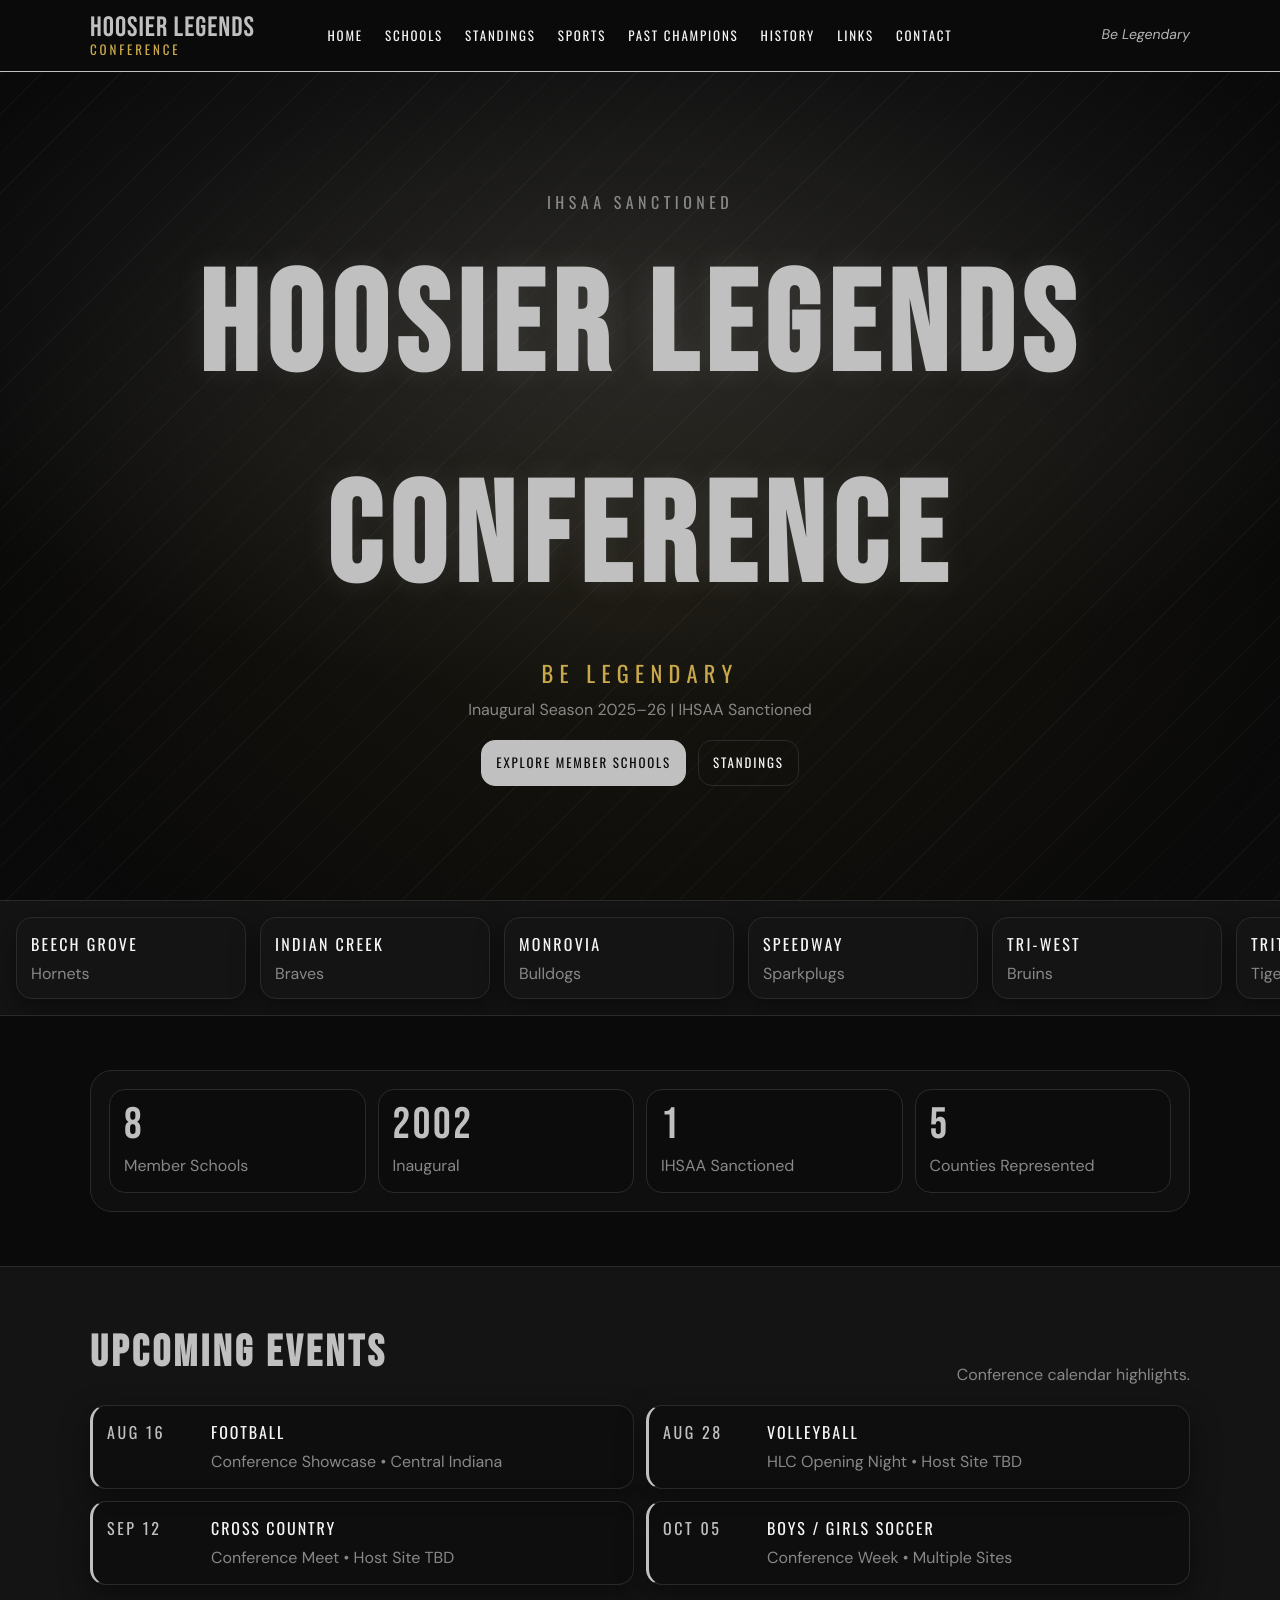
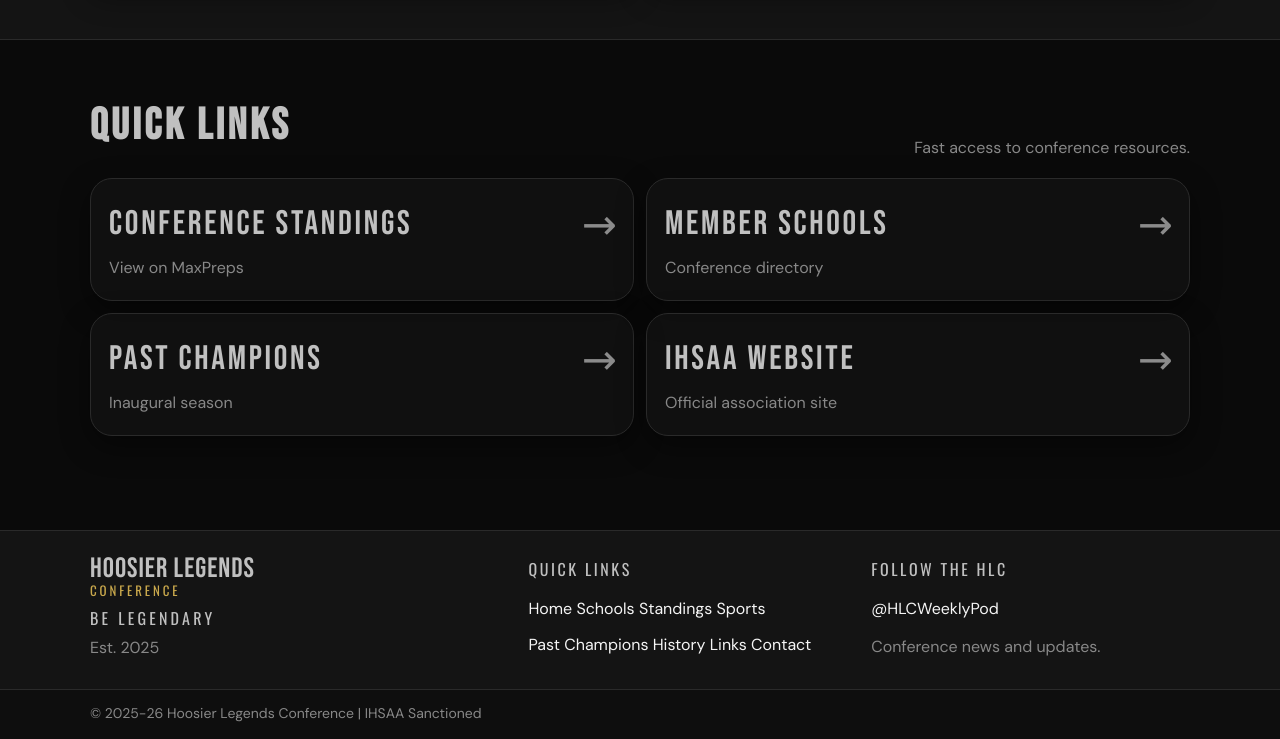
==== index.html @ 06c32419 "Replace uploaded zip with website source Made-with: Cursor" ====
<!doctype html>
<html lang="en">
  <head>
    <meta charset="utf-8" />
    <meta name="viewport" content="width=device-width, initial-scale=1" />
    <meta name="description" content="Hoosier Legends Conference (HLC) — an IHSAA-sanctioned high school athletic conference in Indiana. Inaugural Season 2025–26." />
    <title>Hoosier Legends Conference | Home</title>
    <link rel="preconnect" href="https://fonts.googleapis.com" />
    <link rel="preconnect" href="https://fonts.gstatic.com" crossorigin />
    <link rel="stylesheet" href="./css/style.css" />
  </head>
  <body>
    <a class="skip-link" href="#main">Skip to content</a>

    <header class="site-header" data-site-header>
      <nav class="nav" aria-label="Primary">
        <div class="nav__inner">
          <a class="brand" href="./index.html" aria-label="Hoosier Legends Conference home">
            <span class="brand__top">HOOSIER LEGENDS</span>
            <span class="brand__bottom">CONFERENCE</span>
          </a>

          <button class="nav__toggle" type="button" aria-label="Open menu" aria-controls="mobile-menu" aria-expanded="false" data-nav-toggle>
            <span class="nav__toggle-lines" aria-hidden="true"></span>
          </button>

          <div class="nav__links" data-desktop-nav>
            <a class="nav__link" href="./index.html">Home</a>
            <a class="nav__link" href="./schools.html">Schools</a>
            <a class="nav__link" href="./standings.html">Standings</a>
            <a class="nav__link" href="./sports.html">Sports</a>
            <a class="nav__link" href="./champions.html">Past Champions</a>
            <a class="nav__link" href="./history.html">History</a>
            <a class="nav__link" href="./links.html">Links</a>
            <a class="nav__link" href="./contact.html">Contact</a>
          </div>

          <div class="nav__tagline" aria-hidden="true">Be Legendary</div>
        </div>
      </nav>

      <div class="mobile-menu" id="mobile-menu" data-mobile-menu aria-hidden="true">
        <div class="mobile-menu__panel" role="dialog" aria-modal="true" aria-label="Menu">
          <div class="mobile-menu__header">
            <div class="mobile-menu__title">MENU</div>
            <button class="mobile-menu__close" type="button" aria-label="Close menu" data-nav-close>Close</button>
          </div>
          <div class="mobile-menu__links">
            <a class="mobile-menu__link" href="./index.html">Home</a>
            <a class="mobile-menu__link" href="./schools.html">Schools</a>
            <a class="mobile-menu__link" href="./standings.html">Standings</a>
            <a class="mobile-menu__link" href="./sports.html">Sports</a>
            <a class="mobile-menu__link" href="./champions.html">Past Champions</a>
            <a class="mobile-menu__link" href="./history.html">History</a>
            <a class="mobile-menu__link" href="./links.html">Links</a>
            <a class="mobile-menu__link" href="./contact.html">Contact</a>
          </div>
          <div class="mobile-menu__footer">
            <div class="mobile-menu__motto">Be Legendary</div>
            <div class="mobile-menu__sub">IHSAA Sanctioned • Inaugural 2025–26</div>
          </div>
        </div>
        <button class="mobile-menu__backdrop" type="button" aria-label="Close menu" data-nav-backdrop></button>
      </div>
    </header>

    <main id="main">
      <section class="hero" aria-label="Hoosier Legends Conference">
        <div class="container hero__inner">
          <p class="hero__kicker animate-in" style="--delay: 80ms">IHSAA Sanctioned</p>
          <h1 class="hero__title animate-in" style="--delay: 160ms">HOOSIER LEGENDS CONFERENCE</h1>
          <p class="hero__motto animate-in" style="--delay: 260ms">Be Legendary</p>
          <p class="hero__meta animate-in" style="--delay: 340ms">Inaugural Season 2025–26 | IHSAA Sanctioned</p>
          <div class="hero__actions animate-in" style="--delay: 420ms">
            <a class="btn btn--primary" href="./schools.html">Explore Member Schools</a>
            <a class="btn btn--ghost" href="./standings.html">Standings</a>
          </div>
        </div>
      </section>

      <section class="logo-strip" aria-label="Member Schools quick links">
        <div class="logo-strip__surface">
          <div class="logo-strip__track" data-marquee>
            <a class="badge-card" href="./schools.html#beech-grove">
              <div class="badge-card__school">Beech Grove</div>
              <div class="badge-card__mascot">Hornets</div>
            </a>
            <a class="badge-card" href="./schools.html#indian-creek">
              <div class="badge-card__school">Indian Creek</div>
              <div class="badge-card__mascot">Braves</div>
            </a>
            <a class="badge-card" href="./schools.html#monrovia">
              <div class="badge-card__school">Monrovia</div>
              <div class="badge-card__mascot">Bulldogs</div>
            </a>
            <a class="badge-card" href="./schools.html#speedway">
              <div class="badge-card__school">Speedway</div>
              <div class="badge-card__mascot">Sparkplugs</div>
            </a>
            <a class="badge-card" href="./schools.html#tri-west">
              <div class="badge-card__school">Tri-West</div>
              <div class="badge-card__mascot">Bruins</div>
            </a>
            <a class="badge-card" href="./schools.html#triton-central">
              <div class="badge-card__school">Triton Central</div>
              <div class="badge-card__mascot">Tigers</div>
            </a>
            <a class="badge-card" href="./schools.html#greenwood">
              <div class="badge-card__school">Greenwood</div>
              <div class="badge-card__mascot">Woodmen</div>
            </a>
            <a class="badge-card" href="./schools.html#shelbyville">
              <div class="badge-card__school">Shelbyville</div>
              <div class="badge-card__mascot">Golden Bears</div>
            </a>

            <span class="badge-card badge-card--spacer" aria-hidden="true"></span>

            <a class="badge-card" href="./schools.html#beech-grove" tabindex="-1" aria-hidden="true">
              <div class="badge-card__school">Beech Grove</div>
              <div class="badge-card__mascot">Hornets</div>
            </a>
            <a class="badge-card" href="./schools.html#indian-creek" tabindex="-1" aria-hidden="true">
              <div class="badge-card__school">Indian Creek</div>
              <div class="badge-card__mascot">Braves</div>
            </a>
            <a class="badge-card" href="./schools.html#monrovia" tabindex="-1" aria-hidden="true">
              <div class="badge-card__school">Monrovia</div>
              <div class="badge-card__mascot">Bulldogs</div>
            </a>
            <a class="badge-card" href="./schools.html#speedway" tabindex="-1" aria-hidden="true">
              <div class="badge-card__school">Speedway</div>
              <div class="badge-card__mascot">Sparkplugs</div>
            </a>
            <a class="badge-card" href="./schools.html#tri-west" tabindex="-1" aria-hidden="true">
              <div class="badge-card__school">Tri-West</div>
              <div class="badge-card__mascot">Bruins</div>
            </a>
            <a class="badge-card" href="./schools.html#triton-central" tabindex="-1" aria-hidden="true">
              <div class="badge-card__school">Triton Central</div>
              <div class="badge-card__mascot">Tigers</div>
            </a>
            <a class="badge-card" href="./schools.html#greenwood" tabindex="-1" aria-hidden="true">
              <div class="badge-card__school">Greenwood</div>
              <div class="badge-card__mascot">Woodmen</div>
            </a>
            <a class="badge-card" href="./schools.html#shelbyville" tabindex="-1" aria-hidden="true">
              <div class="badge-card__school">Shelbyville</div>
              <div class="badge-card__mascot">Golden Bears</div>
            </a>
          </div>
        </div>
      </section>

      <section class="section">
        <div class="container">
          <div class="stats-bar" aria-label="Conference stats">
            <div class="stat">
              <div class="stat__value" data-counter data-to="8">0</div>
              <div class="stat__label">Member Schools</div>
            </div>
            <div class="stat">
              <div class="stat__value" data-counter data-to="2025">0</div>
              <div class="stat__label">Inaugural</div>
            </div>
            <div class="stat">
              <div class="stat__value" data-counter data-to="1">0</div>
              <div class="stat__label">IHSAA Sanctioned</div>
            </div>
            <div class="stat">
              <div class="stat__value" data-counter data-to="5">0</div>
              <div class="stat__label">Counties Represented</div>
            </div>
          </div>
        </div>
      </section>

      <section class="section section--surface" aria-labelledby="upcoming-events">
        <div class="container">
          <header class="section__header">
            <h2 class="section__title" id="upcoming-events">UPCOMING EVENTS</h2>
            <p class="section__sub">Conference calendar highlights.</p>
          </header>

          <div class="cards cards--events">
            <article class="event-card">
              <div class="event-card__date">Aug 16</div>
              <div class="event-card__body">
                <div class="event-card__sport">Football</div>
                <div class="event-card__meta">Conference Showcase • Central Indiana</div>
              </div>
            </article>
            <article class="event-card">
              <div class="event-card__date">Aug 28</div>
              <div class="event-card__body">
                <div class="event-card__sport">Volleyball</div>
                <div class="event-card__meta">HLC Opening Night • Host Site TBD</div>
              </div>
            </article>
            <article class="event-card">
              <div class="event-card__date">Sep 12</div>
              <div class="event-card__body">
                <div class="event-card__sport">Cross Country</div>
                <div class="event-card__meta">Conference Meet • Host Site TBD</div>
              </div>
            </article>
            <article class="event-card">
              <div class="event-card__date">Oct 05</div>
              <div class="event-card__body">
                <div class="event-card__sport">Boys / Girls Soccer</div>
                <div class="event-card__meta">Conference Week • Multiple Sites</div>
              </div>
            </article>
          </div>
        </div>
      </section>

      <section class="section" aria-labelledby="quick-links">
        <div class="container">
          <header class="section__header">
            <h2 class="section__title" id="quick-links">QUICK LINKS</h2>
            <p class="section__sub">Fast access to conference resources.</p>
          </header>

          <div class="cta-grid">
            <a class="cta-card" href="https://www.maxpreps.com/" target="_blank" rel="noopener noreferrer">
              <div class="cta-card__title">Conference Standings</div>
              <div class="cta-card__arrow" aria-hidden="true">→</div>
              <div class="cta-card__meta">View on MaxPreps</div>
            </a>
            <a class="cta-card" href="./schools.html">
              <div class="cta-card__title">Member Schools</div>
              <div class="cta-card__arrow" aria-hidden="true">→</div>
              <div class="cta-card__meta">Conference directory</div>
            </a>
            <a class="cta-card" href="./champions.html">
              <div class="cta-card__title">Past Champions</div>
              <div class="cta-card__arrow" aria-hidden="true">→</div>
              <div class="cta-card__meta">Inaugural season</div>
            </a>
            <a class="cta-card" href="https://www.ihsaa.org/" target="_blank" rel="noopener noreferrer">
              <div class="cta-card__title">IHSAA Website</div>
              <div class="cta-card__arrow" aria-hidden="true">→</div>
              <div class="cta-card__meta">Official association site</div>
            </a>
          </div>
        </div>
      </section>
    </main>

    <footer class="footer" aria-label="Site footer">
      <div class="container">
        <div class="footer__grid">
          <div class="footer__brand">
            <div class="brand brand--footer" aria-label="Hoosier Legends Conference">
              <span class="brand__top">HOOSIER LEGENDS</span>
              <span class="brand__bottom">CONFERENCE</span>
            </div>
            <div class="footer__motto">Be Legendary</div>
            <div class="footer__est">Est. 2025</div>
          </div>

          <nav class="footer__nav" aria-label="Quick links">
            <div class="footer__title">Quick Links</div>
            <a class="footer__link" href="./index.html">Home</a>
            <a class="footer__link" href="./schools.html">Schools</a>
            <a class="footer__link" href="./standings.html">Standings</a>
            <a class="footer__link" href="./sports.html">Sports</a>
            <a class="footer__link" href="./champions.html">Past Champions</a>
            <a class="footer__link" href="./history.html">History</a>
            <a class="footer__link" href="./links.html">Links</a>
            <a class="footer__link" href="./contact.html">Contact</a>
          </nav>

          <div class="footer__follow">
            <div class="footer__title">Follow the HLC</div>
            <a class="footer__link" href="https://x.com/HLCWeeklyPod" target="_blank" rel="noopener noreferrer">@HLCWeeklyPod</a>
            <div class="footer__small">Conference news and updates.</div>
          </div>
        </div>
      </div>

      <div class="footer__bottom">
        <div class="container">
          © 2025-26 Hoosier Legends Conference | IHSAA Sanctioned
        </div>
      </div>
    </footer>

    <script src="./js/main.js"></script>
  </body>
</html>
---- css/style.css ----
@import url("https://fonts.googleapis.com/css2?family=Bebas+Neue&family=DM+Sans:opsz,wght@9..40,400,500,700&family=Oswald:wght@400;500;600&display=swap");

:root {
  --color-bg: #0a0a0a;
  --color-surface: #141414;
  --color-border: #2a2a2a;
  --color-silver: #C0C0C0;
  --color-silver-bright: #E8E8E8;
  --color-gold: #C9A84C;
  --color-white: #F5F5F5;
  --color-muted: #888888;

  --font-head: "Bebas Neue", system-ui, -apple-system, Segoe UI, Roboto, Arial, sans-serif;
  --font-sub: "Oswald", system-ui, -apple-system, Segoe UI, Roboto, Arial, sans-serif;
  --font-body: "DM Sans", system-ui, -apple-system, Segoe UI, Roboto, Arial, sans-serif;

  --radius-sm: 12px;
  --radius-md: 16px;
  --radius-lg: 22px;

  --shadow-silver: 0 10px 30px rgba(0, 0, 0, 0.45);
  --shadow-glow: 0 0 0 1px rgba(0, 0, 0, 0), 0 0 30px rgba(192, 192, 192, 0.15);

  --container: 1100px;
  --nav-h: 72px;
}

*,
*::before,
*::after {
  box-sizing: border-box;
}

html,
body {
  height: 100%;
}

body {
  margin: 0;
  font-family: var(--font-body);
  background: var(--color-bg);
  color: var(--color-white);
  line-height: 1.5;
  text-rendering: geometricPrecision;
}

img,
svg {
  display: block;
  max-width: 100%;
}

a {
  color: inherit;
  text-decoration: none;
}

:focus-visible {
  outline: 2px solid var(--color-silver);
  outline-offset: 3px;
}

.skip-link {
  position: absolute;
  left: 12px;
  top: 12px;
  padding: 10px 12px;
  border-radius: 10px;
  border: 1px solid var(--color-border);
  background: var(--color-surface);
  color: var(--color-white);
  transform: translateY(-140%);
  transition: transform 0.2s ease;
  z-index: 9999;
}

.skip-link:focus {
  transform: translateY(0);
}

.container {
  width: min(100% - 32px, var(--container));
  margin-inline: auto;
}

/* Header / Nav */
.site-header {
  position: fixed;
  top: 0;
  left: 0;
  right: 0;
  z-index: 1000;
}

.nav {
  height: var(--nav-h);
  background: var(--color-bg);
  border-bottom: 1px solid var(--color-silver);
}

.nav.is-scrolled {
  background: rgba(10, 10, 10, 0.72);
  backdrop-filter: blur(10px);
}

.nav__inner {
  height: 100%;
  width: min(100% - 32px, var(--container));
  margin-inline: auto;
  display: grid;
  grid-template-columns: 1fr auto 1fr;
  align-items: center;
  gap: 16px;
}

.brand {
  display: inline-flex;
  flex-direction: column;
  line-height: 0.95;
  letter-spacing: 0.06em;
}

.brand__top {
  font-family: var(--font-head);
  font-size: 28px;
  color: var(--color-silver);
}

.brand__bottom {
  font-family: var(--font-sub);
  font-size: 13px;
  letter-spacing: 0.22em;
  color: var(--color-gold);
}

.nav__links {
  display: none;
  justify-content: center;
  gap: 18px;
}

.nav__link {
  position: relative;
  font-family: var(--font-sub);
  font-size: 13px;
  letter-spacing: 0.14em;
  text-transform: uppercase;
  color: var(--color-white);
  padding: 10px 2px;
  transition: color 0.2s ease;
}

.nav__link::after {
  content: "";
  position: absolute;
  left: 0;
  bottom: 6px;
  height: 1px;
  width: 100%;
  background: var(--color-silver);
  transform: scaleX(0);
  transform-origin: left;
  transition: transform 0.22s ease;
}

.nav__link:hover {
  color: var(--color-silver-bright);
}

.nav__link:hover::after {
  transform: scaleX(1);
}

.nav__tagline {
  justify-self: end;
  font-style: italic;
  font-size: 14px;
  color: var(--color-silver);
  opacity: 0.95;
}

.nav__toggle {
  justify-self: end;
  height: 44px;
  width: 44px;
  border-radius: 12px;
  border: 1px solid var(--color-border);
  background: transparent;
  color: var(--color-white);
  cursor: pointer;
  display: inline-flex;
  align-items: center;
  justify-content: center;
  transition: border-color 0.2s ease, box-shadow 0.2s ease, transform 0.2s ease;
}

.nav__toggle:hover {
  border-color: var(--color-silver);
  box-shadow: var(--shadow-glow);
  transform: translateY(-1px);
}

.nav__toggle-lines {
  position: relative;
  width: 18px;
  height: 12px;
}

.nav__toggle-lines::before,
.nav__toggle-lines::after,
.nav__toggle-lines {
  background: transparent;
}

.nav__toggle-lines::before,
.nav__toggle-lines::after {
  content: "";
  position: absolute;
  left: 0;
  right: 0;
  height: 2px;
  background: var(--color-silver);
  border-radius: 999px;
  transition: transform 0.22s ease, top 0.22s ease, opacity 0.22s ease;
}

.nav__toggle-lines::before {
  top: 0;
}

.nav__toggle-lines::after {
  top: 10px;
}

.nav__toggle[aria-expanded="true"] .nav__toggle-lines::before {
  top: 5px;
  transform: rotate(45deg);
}

.nav__toggle[aria-expanded="true"] .nav__toggle-lines::after {
  top: 5px;
  transform: rotate(-45deg);
}

@media (min-width: 980px) {
  .nav__links {
    display: flex;
  }
  .nav__toggle {
    display: none;
  }
}

/* Mobile menu */
.mobile-menu {
  position: fixed;
  inset: 0;
  pointer-events: none;
  opacity: 0;
  transition: opacity 0.24s ease;
}

.mobile-menu.is-open {
  pointer-events: auto;
  opacity: 1;
}

.mobile-menu__backdrop {
  position: absolute;
  inset: 0;
  background: rgba(10, 10, 10, 0.75);
  border: 0;
  padding: 0;
}

.mobile-menu__panel {
  position: absolute;
  left: 0;
  right: 0;
  top: 0;
  transform: translateY(-12px);
  background: var(--color-bg);
  border-bottom: 1px solid var(--color-silver);
  padding: calc(var(--nav-h) + 12px) 20px 22px;
  transition: transform 0.24s ease;
}

.mobile-menu.is-open .mobile-menu__panel {
  transform: translateY(0);
}

.mobile-menu__header {
  display: flex;
  align-items: center;
  justify-content: space-between;
  gap: 12px;
  margin-bottom: 10px;
}

.mobile-menu__title {
  font-family: var(--font-sub);
  letter-spacing: 0.22em;
  text-transform: uppercase;
  color: var(--color-muted);
}

.mobile-menu__close {
  border: 1px solid var(--color-border);
  background: transparent;
  color: var(--color-white);
  border-radius: 12px;
  padding: 10px 12px;
  cursor: pointer;
  transition: border-color 0.2s ease, box-shadow 0.2s ease;
}

.mobile-menu__close:hover {
  border-color: var(--color-silver);
  box-shadow: var(--shadow-glow);
}

.mobile-menu__links {
  display: grid;
  gap: 6px;
  margin-top: 6px;
}

.mobile-menu__link {
  font-family: var(--font-head);
  font-size: 34px;
  letter-spacing: 0.06em;
  padding: 10px 12px;
  border-radius: 14px;
  border: 1px solid transparent;
  transition: border-color 0.2s ease, background 0.2s ease, transform 0.2s ease;
}

.mobile-menu__link:hover {
  border-color: var(--color-border);
  background: rgba(20, 20, 20, 0.7);
  transform: translateY(-1px);
}

.mobile-menu__footer {
  margin-top: 16px;
  border-top: 1px solid var(--color-border);
  padding-top: 14px;
}

.mobile-menu__motto {
  font-family: var(--font-sub);
  letter-spacing: 0.2em;
  text-transform: uppercase;
  color: var(--color-gold);
}

.mobile-menu__sub {
  color: var(--color-muted);
  margin-top: 6px;
}

/* Main spacing with fixed nav */
main {
  padding-top: var(--nav-h);
}

/* Hero */
.hero {
  min-height: calc(100vh - var(--nav-h));
  display: grid;
  place-items: center;
  position: relative;
  overflow: hidden;
  background: var(--color-bg);
}

.hero::before {
  content: "";
  position: absolute;
  inset: -60%;
  background:
    repeating-linear-gradient(
      135deg,
      rgba(192, 192, 192, 0.12),
      rgba(192, 192, 192, 0.12) 1px,
      rgba(0, 0, 0, 0) 1px,
      rgba(0, 0, 0, 0) 28px
    );
  opacity: 0.38;
  transform: translate3d(0, 0, 0);
  animation: drift 18s linear infinite;
  pointer-events: none;
}

.hero::after {
  content: "";
  position: absolute;
  inset: 0;
  background:
    radial-gradient(800px 380px at 50% 30%, rgba(192, 192, 192, 0.14), rgba(0, 0, 0, 0)),
    radial-gradient(700px 520px at 50% 60%, rgba(201, 168, 76, 0.08), rgba(0, 0, 0, 0));
  pointer-events: none;
}

@keyframes drift {
  0% { transform: translate3d(-6%, -6%, 0); }
  100% { transform: translate3d(6%, 6%, 0); }
}

.hero__inner {
  position: relative;
  z-index: 1;
  text-align: center;
  padding: 40px 0 36px;
}

.hero__kicker {
  font-family: var(--font-sub);
  letter-spacing: 0.28em;
  text-transform: uppercase;
  color: var(--color-muted);
  margin: 0 0 10px;
}

.hero__title {
  margin: 0;
  font-family: var(--font-head);
  font-size: clamp(4rem, 11vw, 10rem);
  letter-spacing: 0.06em;
  color: var(--color-silver);
  text-shadow: 0 0 30px rgba(192, 192, 192, 0.12);
}

.hero__motto {
  margin: 10px 0 8px;
  font-family: var(--font-sub);
  letter-spacing: 0.28em;
  text-transform: uppercase;
  color: var(--color-gold);
  font-size: clamp(1rem, 2.5vw, 1.4rem);
}

.hero__meta {
  margin: 0;
  color: var(--color-muted);
}

.hero__actions {
  margin-top: 18px;
  display: flex;
  gap: 12px;
  justify-content: center;
  flex-wrap: wrap;
}

.btn {
  border-radius: 14px;
  padding: 12px 14px;
  border: 1px solid var(--color-border);
  display: inline-flex;
  align-items: center;
  justify-content: center;
  gap: 10px;
  cursor: pointer;
  transition: transform 0.2s ease, box-shadow 0.2s ease, border-color 0.2s ease, background 0.2s ease, color 0.2s ease;
  font-family: var(--font-sub);
  letter-spacing: 0.14em;
  text-transform: uppercase;
  font-size: 13px;
}

.btn--primary {
  border-color: var(--color-silver);
  color: var(--color-bg);
  background: var(--color-silver);
}

.btn--primary:hover {
  background: var(--color-silver-bright);
  border-color: var(--color-silver-bright);
  box-shadow: var(--shadow-glow);
  transform: translateY(-2px);
}

.btn--ghost {
  background: transparent;
  color: var(--color-white);
}

.btn--ghost:hover {
  border-color: var(--color-silver);
  box-shadow: var(--shadow-glow);
  transform: translateY(-2px);
}

/* Animations */
.animate-in {
  opacity: 0;
  transform: translateY(10px);
  animation: fadeUp 0.7s ease forwards;
  animation-delay: var(--delay, 0ms);
}

@keyframes fadeUp {
  to {
    opacity: 1;
    transform: translateY(0);
  }
}

/* Marquee strip */
.logo-strip__surface {
  background: var(--color-surface);
  border-top: 1px solid var(--color-border);
  border-bottom: 1px solid var(--color-border);
  overflow: hidden;
}

.logo-strip__track {
  display: flex;
  gap: 14px;
  padding: 16px;
  width: max-content;
  animation: marquee 28s linear infinite;
}

.logo-strip__surface:hover .logo-strip__track {
  animation-play-state: paused;
}

@keyframes marquee {
  from { transform: translateX(0); }
  to { transform: translateX(-50%); }
}

.badge-card {
  min-width: 230px;
  padding: 14px 14px 12px;
  border-radius: var(--radius-md);
  background: rgba(20, 20, 20, 0.7);
  border: 1px solid var(--color-border);
  box-shadow: var(--shadow-silver);
  transition: transform 0.2s ease, border-color 0.2s ease, box-shadow 0.2s ease;
}

.badge-card:hover {
  border-color: var(--color-silver);
  box-shadow: var(--shadow-glow);
  transform: translateY(-2px);
}

.badge-card__school {
  font-family: var(--font-sub);
  text-transform: uppercase;
  letter-spacing: 0.14em;
  color: var(--color-white);
}

.badge-card__mascot {
  margin-top: 6px;
  color: var(--color-muted);
}

.badge-card--spacer {
  min-width: 30px;
  border: 0;
  background: transparent;
  box-shadow: none;
}

@media (prefers-reduced-motion: reduce) {
  .logo-strip__track { animation: none; }
  .animate-in { animation: none; opacity: 1; transform: none; }
  .hero::before { animation: none; }
}

/* Sections */
.section {
  padding: 54px 0;
}

.section--surface {
  background: var(--color-surface);
  border-top: 1px solid var(--color-border);
  border-bottom: 1px solid var(--color-border);
}

.section__header {
  display: flex;
  align-items: flex-end;
  justify-content: space-between;
  gap: 16px;
  flex-wrap: wrap;
  margin-bottom: 18px;
}

.section__title {
  font-family: var(--font-head);
  letter-spacing: 0.08em;
  font-size: 44px;
  margin: 0;
  color: var(--color-silver);
}

.section__sub {
  margin: 0;
  color: var(--color-muted);
  max-width: 60ch;
}

/* Stats bar */
.stats-bar {
  display: grid;
  grid-template-columns: 1fr;
  gap: 12px;
  padding: 18px;
  border-radius: var(--radius-lg);
  border: 1px solid var(--color-border);
  background: rgba(20, 20, 20, 0.55);
}

.stat {
  padding: 14px 14px;
  border-radius: var(--radius-md);
  border: 1px solid var(--color-border);
  background: rgba(10, 10, 10, 0.5);
}

.stat__value {
  font-family: var(--font-head);
  color: var(--color-silver);
  font-size: 44px;
  letter-spacing: 0.06em;
  line-height: 1;
}

.stat__label {
  margin-top: 6px;
  color: var(--color-muted);
}

@media (min-width: 720px) {
  .stats-bar {
    grid-template-columns: repeat(4, 1fr);
    gap: 12px;
  }
}

/* Cards */
.cards {
  display: grid;
  gap: 12px;
}

.cards--events {
  grid-template-columns: 1fr;
}

.event-card {
  display: grid;
  grid-template-columns: 90px 1fr;
  gap: 14px;
  border-radius: var(--radius-md);
  border: 1px solid var(--color-border);
  background: rgba(10, 10, 10, 0.55);
  box-shadow: var(--shadow-silver);
  padding: 14px;
  border-left: 3px solid var(--color-silver);
  transition: transform 0.2s ease, border-color 0.2s ease, box-shadow 0.2s ease;
}

.event-card:hover {
  transform: translateY(-2px);
  border-color: var(--color-silver);
  box-shadow: var(--shadow-glow);
}

.event-card__date {
  font-family: var(--font-sub);
  letter-spacing: 0.16em;
  text-transform: uppercase;
  color: var(--color-silver);
}

.event-card__sport {
  font-family: var(--font-sub);
  letter-spacing: 0.12em;
  text-transform: uppercase;
  color: var(--color-white);
}

.event-card__meta {
  margin-top: 6px;
  color: var(--color-muted);
}

@media (min-width: 900px) {
  .cards--events {
    grid-template-columns: repeat(2, 1fr);
  }
}

/* CTA Grid */
.cta-grid {
  display: grid;
  grid-template-columns: 1fr;
  gap: 12px;
}

.cta-card {
  border-radius: var(--radius-lg);
  border: 1px solid var(--color-border);
  background: rgba(20, 20, 20, 0.6);
  padding: 20px 18px;
  box-shadow: var(--shadow-silver);
  transition: transform 0.22s ease, border-color 0.22s ease, box-shadow 0.22s ease;
  position: relative;
  overflow: hidden;
}

.cta-card::before {
  content: "";
  position: absolute;
  inset: 0;
  background: radial-gradient(420px 220px at 20% 0%, rgba(192, 192, 192, 0.14), rgba(0, 0, 0, 0));
  opacity: 0;
  transition: opacity 0.22s ease;
}

.cta-card:hover {
  transform: translateY(-4px);
  border-color: var(--color-silver);
  box-shadow: var(--shadow-glow);
}

.cta-card:hover::before {
  opacity: 1;
}

.cta-card__title {
  position: relative;
  z-index: 1;
  font-family: var(--font-head);
  letter-spacing: 0.08em;
  font-size: 34px;
  color: var(--color-silver);
}

.cta-card__meta {
  position: relative;
  z-index: 1;
  margin-top: 6px;
  color: var(--color-muted);
}

.cta-card__arrow {
  position: absolute;
  right: 16px;
  top: 16px;
  font-family: var(--font-head);
  font-size: 42px;
  color: var(--color-silver);
  opacity: 0.7;
}

@media (min-width: 800px) {
  .cta-grid {
    grid-template-columns: repeat(2, 1fr);
  }
}

/* Page header */
.page-hero {
  padding: 46px 0 20px;
}

.page-title {
  margin: 0;
  font-family: var(--font-head);
  letter-spacing: 0.08em;
  color: var(--color-silver);
  font-size: clamp(3rem, 6vw, 5rem);
}

.page-subtitle {
  margin: 8px 0 0;
  font-family: var(--font-sub);
  text-transform: uppercase;
  letter-spacing: 0.2em;
  color: var(--color-muted);
}

/* Grid cards (Schools / Links / Directory) */
.grid {
  display: grid;
  gap: 14px;
}

.grid--schools {
  grid-template-columns: 1fr;
}

@media (min-width: 680px) {
  .grid--schools { grid-template-columns: repeat(2, 1fr); }
}

@media (min-width: 1100px) {
  .grid--schools { grid-template-columns: repeat(4, 1fr); }
}

.card {
  border-radius: var(--radius-lg);
  border: 1px solid var(--color-border);
  background: rgba(20, 20, 20, 0.65);
  padding: 18px;
  box-shadow: var(--shadow-silver);
  transition: transform 0.2s ease, border-color 0.2s ease, box-shadow 0.2s ease;
}

.card:hover {
  transform: translateY(-4px);
  border-color: var(--color-silver);
  box-shadow: var(--shadow-glow);
}

.card__title {
  font-family: var(--font-head);
  letter-spacing: 0.08em;
  color: var(--color-silver);
  font-size: 34px;
  margin: 0;
}

.card__subtitle {
  font-family: var(--font-sub);
  letter-spacing: 0.16em;
  text-transform: uppercase;
  color: var(--color-gold);
  margin: 6px 0 0;
}

.card__meta {
  margin-top: 10px;
  color: var(--color-muted);
  display: grid;
  gap: 6px;
}

.divider {
  height: 1px;
  background: var(--color-silver);
  opacity: 0.7;
  margin: 14px 0 14px;
}

.card__actions {
  display: flex;
  gap: 10px;
  align-items: center;
  flex-wrap: wrap;
}

.btn-link {
  border-radius: 14px;
  padding: 10px 12px;
  border: 1px solid var(--color-silver);
  background: transparent;
  color: var(--color-silver);
  font-family: var(--font-sub);
  letter-spacing: 0.14em;
  text-transform: uppercase;
  font-size: 12px;
  transition: transform 0.2s ease, box-shadow 0.2s ease, background 0.2s ease, color 0.2s ease, border-color 0.2s ease;
}

.btn-link:hover {
  transform: translateY(-2px);
  background: var(--color-silver);
  color: var(--color-bg);
  border-color: var(--color-silver-bright);
  box-shadow: var(--shadow-glow);
}

.icon-row {
  display: flex;
  gap: 10px;
  margin-top: 12px;
}

.icon-btn {
  width: 38px;
  height: 38px;
  border-radius: 12px;
  border: 1px solid var(--color-border);
  display: inline-flex;
  align-items: center;
  justify-content: center;
  color: var(--color-silver);
  background: rgba(10, 10, 10, 0.35);
  transition: transform 0.2s ease, border-color 0.2s ease, color 0.2s ease, box-shadow 0.2s ease;
}

.icon-btn:hover {
  transform: translateY(-2px);
  border-color: var(--color-silver);
  color: var(--color-silver-bright);
  box-shadow: var(--shadow-glow);
}

.icon-btn svg {
  width: 18px;
  height: 18px;
}

/* Tabs (Standings) */
.tabs {
  display: flex;
  gap: 8px;
  flex-wrap: wrap;
  padding: 14px;
  border-radius: var(--radius-lg);
  border: 1px solid var(--color-border);
  background: rgba(20, 20, 20, 0.55);
}

.tab {
  border: 1px solid var(--color-border);
  border-radius: 999px;
  padding: 10px 12px;
  background: transparent;
  color: var(--color-white);
  font-family: var(--font-sub);
  letter-spacing: 0.12em;
  text-transform: uppercase;
  font-size: 12px;
  cursor: pointer;
  transition: background 0.2s ease, border-color 0.2s ease, transform 0.2s ease, color 0.2s ease;
}

.tab:hover {
  border-color: var(--color-silver);
  transform: translateY(-1px);
}

.tab.is-active {
  background: var(--color-silver);
  border-color: var(--color-silver-bright);
  color: var(--color-bg);
}

.tabpanels {
  margin-top: 14px;
}

.panel {
  display: none;
}

.panel.is-active {
  display: block;
}

.panel__top {
  display: flex;
  gap: 12px;
  align-items: center;
  justify-content: space-between;
  flex-wrap: wrap;
  margin-bottom: 12px;
}

.panel__title {
  margin: 0;
  font-family: var(--font-sub);
  letter-spacing: 0.16em;
  text-transform: uppercase;
  color: var(--color-white);
}

.table-wrap {
  overflow-x: auto;
  border-radius: var(--radius-lg);
  border: 1px solid var(--color-border);
  background: rgba(20, 20, 20, 0.55);
  box-shadow: var(--shadow-silver);
}

table {
  border-collapse: collapse;
  width: 100%;
  min-width: 740px;
}

thead th {
  text-align: left;
  font-family: var(--font-sub);
  letter-spacing: 0.14em;
  text-transform: uppercase;
  font-size: 12px;
  padding: 14px;
  color: var(--color-silver);
  border-bottom: 1px solid var(--color-border);
  background: rgba(10, 10, 10, 0.4);
}

tbody td {
  padding: 13px 14px;
  border-bottom: 1px solid var(--color-border);
  color: var(--color-white);
}

tbody tr:nth-child(even) td {
  background: rgba(192, 192, 192, 0.05);
}

tbody tr.is-leader td {
  background: rgba(201, 168, 76, 0.12);
}

tbody tr:last-child td {
  border-bottom: 0;
}

.pct {
  color: var(--color-silver);
}

/* Sports filter */
.filters {
  display: flex;
  flex-wrap: wrap;
  gap: 10px;
  padding: 14px;
  border-radius: var(--radius-lg);
  border: 1px solid var(--color-border);
  background: rgba(20, 20, 20, 0.55);
}

.filter-btn {
  border: 1px solid var(--color-border);
  border-radius: 999px;
  padding: 10px 12px;
  background: transparent;
  color: var(--color-white);
  font-family: var(--font-sub);
  letter-spacing: 0.12em;
  text-transform: uppercase;
  font-size: 12px;
  cursor: pointer;
  transition: background 0.2s ease, border-color 0.2s ease, transform 0.2s ease, color 0.2s ease;
}

.filter-btn:hover {
  border-color: var(--color-silver);
  transform: translateY(-1px);
}

.filter-btn.is-active {
  background: var(--color-silver);
  border-color: var(--color-silver-bright);
  color: var(--color-bg);
}

.sport-grid {
  margin-top: 14px;
  display: grid;
  grid-template-columns: 1fr;
  gap: 14px;
}

@media (min-width: 720px) {
  .sport-grid { grid-template-columns: repeat(2, 1fr); }
}

@media (min-width: 1100px) {
  .sport-grid { grid-template-columns: repeat(3, 1fr); }
}

.sport-card {
  border-radius: var(--radius-lg);
  border: 1px solid var(--color-border);
  background: rgba(20, 20, 20, 0.65);
  padding: 18px;
  box-shadow: var(--shadow-silver);
  transition: transform 0.2s ease, border-color 0.2s ease, box-shadow 0.2s ease;
}

.sport-card:hover {
  transform: translateY(-4px);
  border-color: var(--color-silver);
  box-shadow: var(--shadow-glow);
}

.sport-card__top {
  display: flex;
  align-items: center;
  justify-content: space-between;
  gap: 12px;
}

.sport-card__emoji {
  font-size: 28px;
}

.sport-card__name {
  margin: 0;
  font-family: var(--font-head);
  letter-spacing: 0.08em;
  color: var(--color-silver);
  font-size: 34px;
}

.season-badge {
  border-radius: 999px;
  padding: 8px 10px;
  border: 1px solid var(--color-border);
  font-family: var(--font-sub);
  letter-spacing: 0.14em;
  text-transform: uppercase;
  font-size: 11px;
}

.season-badge--fall {
  border-color: var(--color-gold);
  color: var(--color-gold);
  background: rgba(201, 168, 76, 0.08);
}

.season-badge--winter {
  border-color: var(--color-silver);
  color: var(--color-silver);
  background: rgba(192, 192, 192, 0.06);
}

.season-badge--spring {
  border-color: var(--color-silver-bright);
  color: var(--color-silver-bright);
  background: rgba(192, 192, 192, 0.04);
}

.sport-card__meta {
  margin-top: 10px;
  color: var(--color-muted);
}

/* Champions */
.badge-star {
  display: inline-flex;
  align-items: center;
  justify-content: center;
  width: 26px;
  height: 26px;
  border-radius: 999px;
  border: 1px solid var(--color-gold);
  background: rgba(201, 168, 76, 0.1);
  color: var(--color-gold);
  margin-right: 8px;
}

/* History timeline */
.timeline {
  position: relative;
  margin-top: 16px;
}

.timeline::before {
  content: "";
  position: absolute;
  top: 0;
  bottom: 0;
  left: 50%;
  width: 2px;
  transform: translateX(-50%);
  background: var(--color-silver);
  opacity: 0.6;
}

.timeline-item {
  position: relative;
  display: grid;
  grid-template-columns: 1fr;
  margin: 18px 0;
}

.timeline-item__content {
  border-radius: var(--radius-lg);
  border: 1px solid var(--color-border);
  background: rgba(20, 20, 20, 0.65);
  padding: 18px;
  box-shadow: var(--shadow-silver);
  transition: transform 0.2s ease, border-color 0.2s ease, box-shadow 0.2s ease;
}

.timeline-item__content:hover {
  transform: translateY(-2px);
  border-color: var(--color-silver);
  box-shadow: var(--shadow-glow);
}

.timeline-item__dot {
  position: absolute;
  left: 50%;
  top: 22px;
  width: 14px;
  height: 14px;
  border-radius: 999px;
  transform: translateX(-50%);
  background: var(--color-bg);
  border: 2px solid var(--color-silver);
  box-shadow: 0 0 18px rgba(192, 192, 192, 0.18);
}

.timeline-item__date {
  font-family: var(--font-sub);
  letter-spacing: 0.16em;
  text-transform: uppercase;
  color: var(--color-silver);
}

.timeline-item__text {
  margin-top: 6px;
  color: var(--color-muted);
}

@media (min-width: 980px) {
  .timeline-item {
    grid-template-columns: 1fr 1fr;
    align-items: start;
  }
  .timeline-item.is-left .timeline-item__content {
    grid-column: 1;
    margin-right: 34px;
  }
  .timeline-item.is-right .timeline-item__content {
    grid-column: 2;
    margin-left: 34px;
  }
}

@media (max-width: 979px) {
  .timeline::before {
    left: 10px;
    transform: none;
  }
  .timeline-item__dot {
    left: 10px;
    transform: none;
  }
  .timeline-item__content {
    margin-left: 28px;
  }
}

/* Form */
.form {
  margin-top: 18px;
  border-radius: var(--radius-lg);
  border: 1px solid var(--color-border);
  background: rgba(20, 20, 20, 0.65);
  padding: 18px;
  box-shadow: var(--shadow-silver);
}

.form-grid {
  display: grid;
  gap: 12px;
  grid-template-columns: 1fr;
}

@media (min-width: 860px) {
  .form-grid { grid-template-columns: repeat(2, 1fr); }
  .form-grid .span-2 { grid-column: span 2; }
}

label {
  display: grid;
  gap: 8px;
  font-family: var(--font-sub);
  letter-spacing: 0.12em;
  text-transform: uppercase;
  font-size: 12px;
  color: var(--color-muted);
}

input,
select,
textarea {
  width: 100%;
  border-radius: 14px;
  border: 1px solid var(--color-border);
  background: rgba(10, 10, 10, 0.55);
  color: var(--color-white);
  padding: 12px 12px;
  font-family: var(--font-body);
  font-size: 15px;
  transition: border-color 0.2s ease, box-shadow 0.2s ease;
}

textarea {
  min-height: 140px;
  resize: vertical;
}

input:focus,
select:focus,
textarea:focus {
  outline: none;
  border-color: var(--color-silver);
  box-shadow: var(--shadow-glow);
}

.form__actions {
  margin-top: 12px;
  display: flex;
  gap: 12px;
  align-items: center;
  flex-wrap: wrap;
}

.form__note {
  color: var(--color-muted);
}

.form__success {
  margin-top: 12px;
  border-radius: 14px;
  border: 1px solid var(--color-silver);
  background: rgba(192, 192, 192, 0.08);
  padding: 12px 12px;
  display: none;
}

.form__success.is-visible {
  display: block;
}

/* Footer */
.footer {
  margin-top: 40px;
  background: var(--color-surface);
  border-top: 1px solid var(--color-border);
}

.footer__grid {
  padding: 26px 0;
  display: grid;
  gap: 18px;
  grid-template-columns: 1fr;
}

@media (min-width: 900px) {
  .footer__grid {
    grid-template-columns: 1.3fr 1fr 1fr;
    gap: 24px;
  }
}

.footer__title {
  font-family: var(--font-sub);
  letter-spacing: 0.16em;
  text-transform: uppercase;
  color: var(--color-silver);
  margin-bottom: 10px;
}

.footer__motto {
  margin-top: 10px;
  font-family: var(--font-sub);
  letter-spacing: 0.2em;
  text-transform: uppercase;
  color: var(--color-silver);
}

.footer__est {
  margin-top: 6px;
  color: var(--color-muted);
}

.footer__link {
  display: inline-block;
  color: var(--color-white);
  padding: 6px 0;
  transition: color 0.2s ease;
}

.footer__link:hover {
  color: var(--color-silver-bright);
}

.footer__small {
  margin-top: 8px;
  color: var(--color-muted);
}

.footer__bottom {
  border-top: 1px solid var(--color-border);
  background: rgba(10, 10, 10, 0.55);
  padding: 14px 0;
  color: var(--color-muted);
  font-size: 14px;
}

/* Prose (History) */
.prose {
  max-width: 78ch;
}

.prose p {
  margin: 10px 0 18px;
  color: var(--color-white);
}

.subhead {
  margin: 0;
  font-family: var(--font-sub);
  letter-spacing: 0.16em;
  text-transform: uppercase;
  color: var(--color-silver);
  font-size: 18px;
}

/* Utilities */
.muted { color: var(--color-muted); }
.gold { color: var(--color-gold); }
.sr-only {
  position: absolute;
  width: 1px;
  height: 1px;
  padding: 0;
  margin: -1px;
  overflow: hidden;
  clip: rect(0, 0, 0, 0);
  white-space: nowrap;
  border: 0;
}
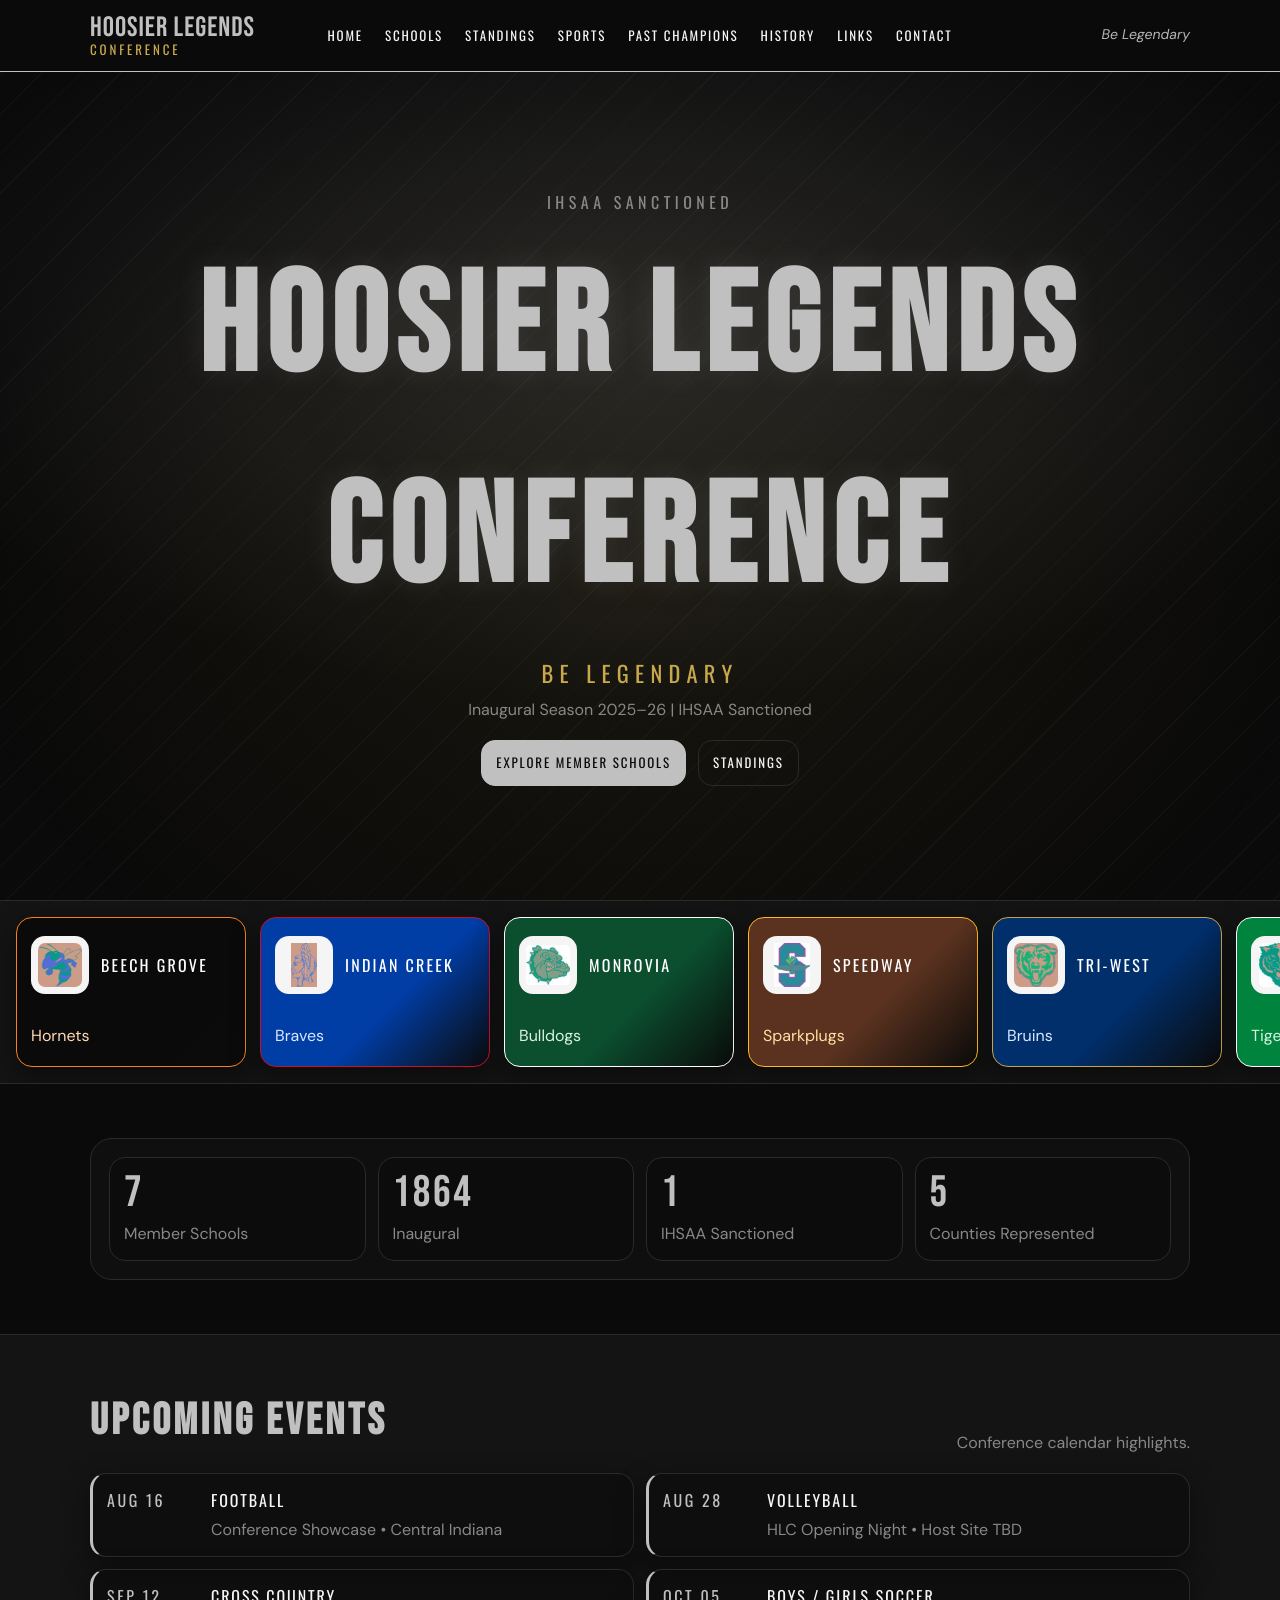
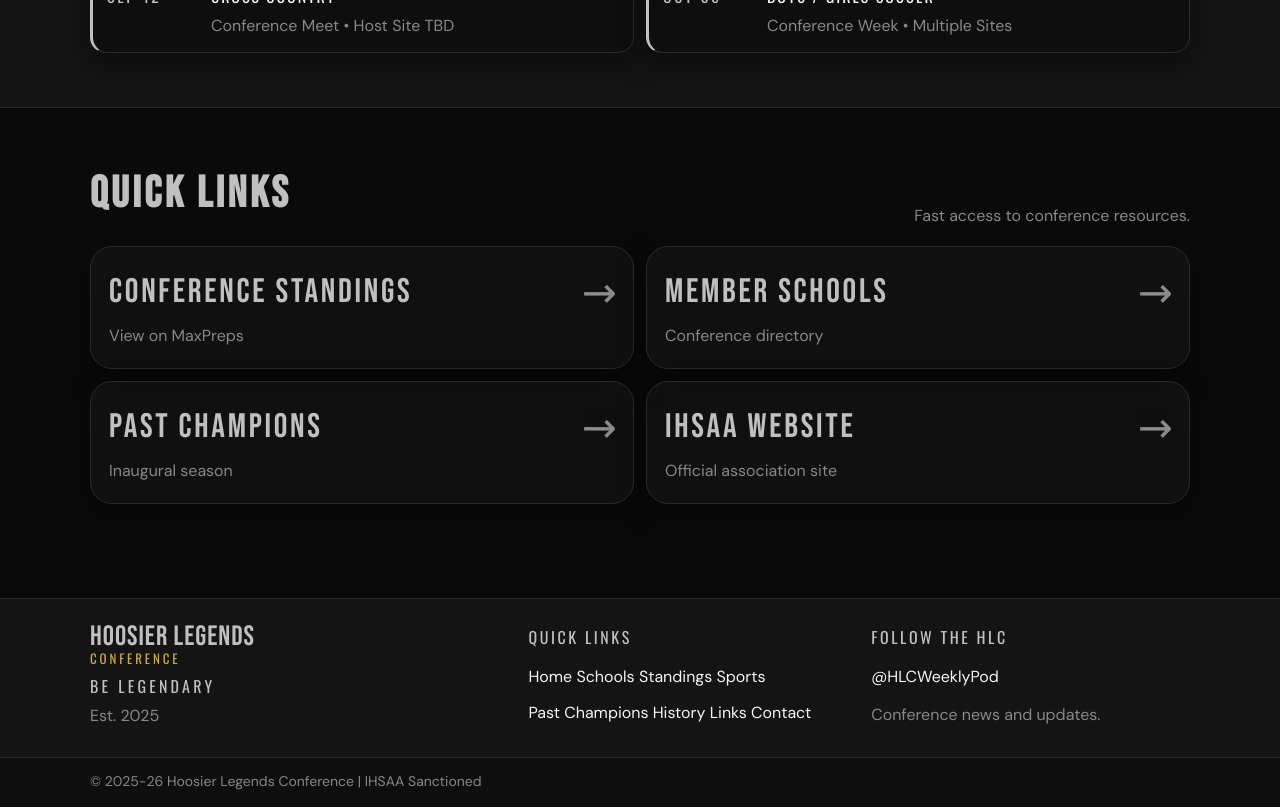
==== commit 290de0ef: "Use member school colors" ====
--- a/index.html
+++ b/index.html
@@ -81,70 +81,70 @@
       <section class="logo-strip" aria-label="Member Schools quick links">
         <div class="logo-strip__surface">
           <div class="logo-strip__track" data-marquee>
-            <a class="badge-card" href="./schools.html#beech-grove">
+            <a class="badge-card school--beech-grove" href="./schools.html#beech-grove">
               <div class="badge-card__school">Beech Grove</div>
               <div class="badge-card__mascot">Hornets</div>
             </a>
-            <a class="badge-card" href="./schools.html#indian-creek">
+            <a class="badge-card school--indian-creek" href="./schools.html#indian-creek">
               <div class="badge-card__school">Indian Creek</div>
               <div class="badge-card__mascot">Braves</div>
             </a>
-            <a class="badge-card" href="./schools.html#monrovia">
+            <a class="badge-card school--monrovia" href="./schools.html#monrovia">
               <div class="badge-card__school">Monrovia</div>
               <div class="badge-card__mascot">Bulldogs</div>
             </a>
-            <a class="badge-card" href="./schools.html#speedway">
+            <a class="badge-card school--speedway" href="./schools.html#speedway">
               <div class="badge-card__school">Speedway</div>
               <div class="badge-card__mascot">Sparkplugs</div>
             </a>
-            <a class="badge-card" href="./schools.html#tri-west">
+            <a class="badge-card school--tri-west" href="./schools.html#tri-west">
               <div class="badge-card__school">Tri-West</div>
               <div class="badge-card__mascot">Bruins</div>
             </a>
-            <a class="badge-card" href="./schools.html#triton-central">
+            <a class="badge-card school--triton-central" href="./schools.html#triton-central">
               <div class="badge-card__school">Triton Central</div>
               <div class="badge-card__mascot">Tigers</div>
             </a>
-            <a class="badge-card" href="./schools.html#greenwood">
+            <a class="badge-card school--greenwood" href="./schools.html#greenwood">
               <div class="badge-card__school">Greenwood</div>
               <div class="badge-card__mascot">Woodmen</div>
             </a>
-            <a class="badge-card" href="./schools.html#shelbyville">
+            <a class="badge-card school--shelbyville" href="./schools.html#shelbyville">
               <div class="badge-card__school">Shelbyville</div>
               <div class="badge-card__mascot">Golden Bears</div>
             </a>
 
             <span class="badge-card badge-card--spacer" aria-hidden="true"></span>
 
-            <a class="badge-card" href="./schools.html#beech-grove" tabindex="-1" aria-hidden="true">
+            <a class="badge-card school--beech-grove" href="./schools.html#beech-grove" tabindex="-1" aria-hidden="true">
               <div class="badge-card__school">Beech Grove</div>
               <div class="badge-card__mascot">Hornets</div>
             </a>
-            <a class="badge-card" href="./schools.html#indian-creek" tabindex="-1" aria-hidden="true">
+            <a class="badge-card school--indian-creek" href="./schools.html#indian-creek" tabindex="-1" aria-hidden="true">
               <div class="badge-card__school">Indian Creek</div>
               <div class="badge-card__mascot">Braves</div>
             </a>
-            <a class="badge-card" href="./schools.html#monrovia" tabindex="-1" aria-hidden="true">
+            <a class="badge-card school--monrovia" href="./schools.html#monrovia" tabindex="-1" aria-hidden="true">
               <div class="badge-card__school">Monrovia</div>
               <div class="badge-card__mascot">Bulldogs</div>
             </a>
-            <a class="badge-card" href="./schools.html#speedway" tabindex="-1" aria-hidden="true">
+            <a class="badge-card school--speedway" href="./schools.html#speedway" tabindex="-1" aria-hidden="true">
               <div class="badge-card__school">Speedway</div>
               <div class="badge-card__mascot">Sparkplugs</div>
             </a>
-            <a class="badge-card" href="./schools.html#tri-west" tabindex="-1" aria-hidden="true">
+            <a class="badge-card school--tri-west" href="./schools.html#tri-west" tabindex="-1" aria-hidden="true">
               <div class="badge-card__school">Tri-West</div>
               <div class="badge-card__mascot">Bruins</div>
             </a>
-            <a class="badge-card" href="./schools.html#triton-central" tabindex="-1" aria-hidden="true">
+            <a class="badge-card school--triton-central" href="./schools.html#triton-central" tabindex="-1" aria-hidden="true">
               <div class="badge-card__school">Triton Central</div>
               <div class="badge-card__mascot">Tigers</div>
             </a>
-            <a class="badge-card" href="./schools.html#greenwood" tabindex="-1" aria-hidden="true">
+            <a class="badge-card school--greenwood" href="./schools.html#greenwood" tabindex="-1" aria-hidden="true">
               <div class="badge-card__school">Greenwood</div>
               <div class="badge-card__mascot">Woodmen</div>
             </a>
-            <a class="badge-card" href="./schools.html#shelbyville" tabindex="-1" aria-hidden="true">
+            <a class="badge-card school--shelbyville" href="./schools.html#shelbyville" tabindex="-1" aria-hidden="true">
               <div class="badge-card__school">Shelbyville</div>
               <div class="badge-card__mascot">Golden Bears</div>
             </a>
--- a/css/style.css
+++ b/css/style.css
@@ -23,6 +23,71 @@
 
   --container: 1100px;
   --nav-h: 72px;
+}
+
+/* School palettes */
+.school--beech-grove {
+  --school-primary: #0a0a0a;
+  --school-secondary: #f58220;
+  --school-ink: #ffffff;
+  --school-button-ink: #0a0a0a;
+  --school-muted: #ffd9b3;
+}
+
+.school--indian-creek {
+  --school-primary: #003da5;
+  --school-secondary: #c8102e;
+  --school-ink: #ffffff;
+  --school-button-ink: #ffffff;
+  --school-muted: #d9e8ff;
+}
+
+.school--monrovia {
+  --school-primary: #0b4f2f;
+  --school-secondary: #ffffff;
+  --school-ink: #ffffff;
+  --school-button-ink: #0b4f2f;
+  --school-muted: #d8f4e1;
+}
+
+.school--speedway {
+  --school-primary: #5a321f;
+  --school-secondary: #ffb71b;
+  --school-ink: #ffffff;
+  --school-button-ink: #5a321f;
+  --school-muted: #ffe1a3;
+}
+
+.school--tri-west {
+  --school-primary: #002f6c;
+  --school-secondary: #c7a34a;
+  --school-ink: #ffffff;
+  --school-button-ink: #002f6c;
+  --school-muted: #d8e8ff;
+}
+
+.school--triton-central {
+  --school-primary: #00843d;
+  --school-secondary: #ffffff;
+  --school-ink: #ffffff;
+  --school-button-ink: #00843d;
+  --school-muted: #d6f3e2;
+}
+
+.school--greenwood {
+  --school-primary: #004b23;
+  --school-secondary: #d4af37;
+  --school-ink: #ffffff;
+  --school-button-ink: #004b23;
+  --school-muted: #d6efdf;
+}
+
+.school--shelbyville {
+  --school-primary: #0b0b0b;
+  --school-secondary: #c99a2e;
+  --school-ink: #ffffff;
+  --school-button-ink: #0b0b0b;
+  --school-muted: #f1d993;
 }
 
 *,
@@ -544,12 +609,22 @@
   transition: transform 0.2s ease, border-color 0.2s ease, box-shadow 0.2s ease;
 }
 
+.badge-card[class*="school--"] {
+  background:
+    linear-gradient(135deg, var(--school-primary) 0%, var(--school-primary) 58%, rgba(10, 10, 10, 0.94) 100%);
+  border-color: var(--school-secondary);
+}
+
 .badge-card:hover {
   border-color: var(--color-silver);
   box-shadow: var(--shadow-glow);
   transform: translateY(-2px);
 }
 
+.badge-card[class*="school--"]:hover {
+  border-color: var(--school-secondary);
+}
+
 .badge-card__school {
   font-family: var(--font-sub);
   text-transform: uppercase;
@@ -557,9 +632,17 @@
   color: var(--color-white);
 }
 
+.badge-card[class*="school--"] .badge-card__school {
+  color: var(--school-ink);
+}
+
 .badge-card__mascot {
   margin-top: 6px;
   color: var(--color-muted);
+}
+
+.badge-card[class*="school--"] .badge-card__mascot {
+  color: var(--school-muted);
 }
 
 .badge-card--spacer {
@@ -818,12 +901,33 @@
   transition: transform 0.2s ease, border-color 0.2s ease, box-shadow 0.2s ease;
 }
 
+.card[class*="school--"] {
+  position: relative;
+  overflow: hidden;
+  border-color: var(--school-secondary);
+  background:
+    linear-gradient(145deg, var(--school-primary) 0%, rgba(20, 20, 20, 0.92) 76%),
+    rgba(20, 20, 20, 0.65);
+}
+
+.card[class*="school--"]::before {
+  content: "";
+  position: absolute;
+  inset: 0 0 auto;
+  height: 6px;
+  background: var(--school-secondary);
+}
+
 .card:hover {
   transform: translateY(-4px);
   border-color: var(--color-silver);
   box-shadow: var(--shadow-glow);
 }
 
+.card[class*="school--"]:hover {
+  border-color: var(--school-secondary);
+}
+
 .card__title {
   font-family: var(--font-head);
   letter-spacing: 0.08em;
@@ -832,6 +936,10 @@
   margin: 0;
 }
 
+.card[class*="school--"] .card__title {
+  color: var(--school-ink);
+}
+
 .card__subtitle {
   font-family: var(--font-sub);
   letter-spacing: 0.16em;
@@ -840,11 +948,20 @@
   margin: 6px 0 0;
 }
 
+.card[class*="school--"] .card__subtitle {
+  color: var(--school-muted);
+}
+
 .card__meta {
   margin-top: 10px;
   color: var(--color-muted);
   display: grid;
   gap: 6px;
+}
+
+.card[class*="school--"] .card__meta,
+.card[class*="school--"] .muted {
+  color: var(--school-muted);
 }
 
 .divider {
@@ -852,6 +969,10 @@
   background: var(--color-silver);
   opacity: 0.7;
   margin: 14px 0 14px;
+}
+
+.card[class*="school--"] .divider {
+  background: var(--school-secondary);
 }
 
 .card__actions {
@@ -882,6 +1003,18 @@
   box-shadow: var(--shadow-glow);
 }
 
+.card[class*="school--"] .btn-link {
+  border-color: var(--school-secondary);
+  color: var(--school-ink);
+  background: rgba(0, 0, 0, 0.16);
+}
+
+.card[class*="school--"] .btn-link:hover {
+  background: var(--school-secondary);
+  color: var(--school-button-ink);
+  border-color: var(--school-secondary);
+}
+
 .icon-row {
   display: flex;
   gap: 10px;
@@ -906,6 +1039,18 @@
   border-color: var(--color-silver);
   color: var(--color-silver-bright);
   box-shadow: var(--shadow-glow);
+}
+
+.card[class*="school--"] .icon-btn {
+  border-color: var(--school-secondary);
+  color: var(--school-ink);
+  background: rgba(0, 0, 0, 0.16);
+}
+
+.card[class*="school--"] .icon-btn:hover {
+  border-color: var(--school-secondary);
+  color: var(--school-button-ink);
+  background: var(--school-secondary);
 }
 
 .icon-btn svg {
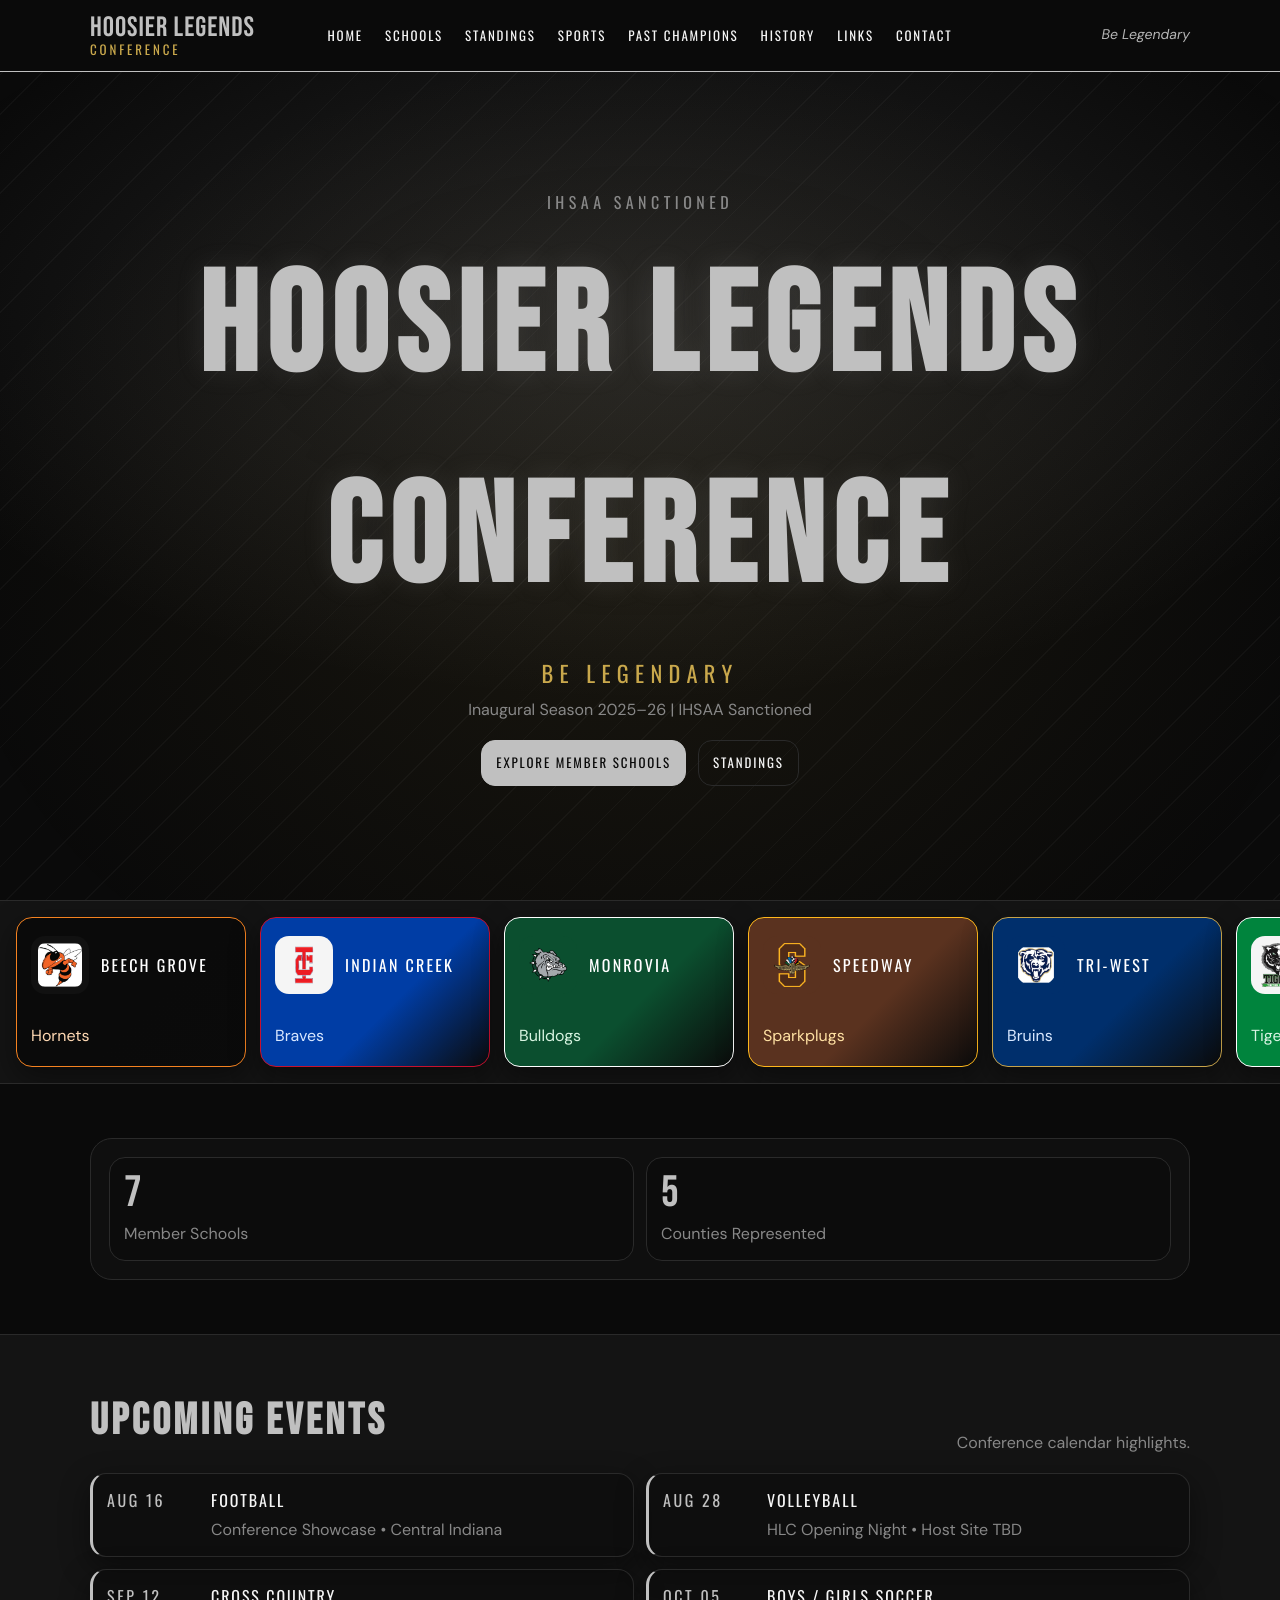
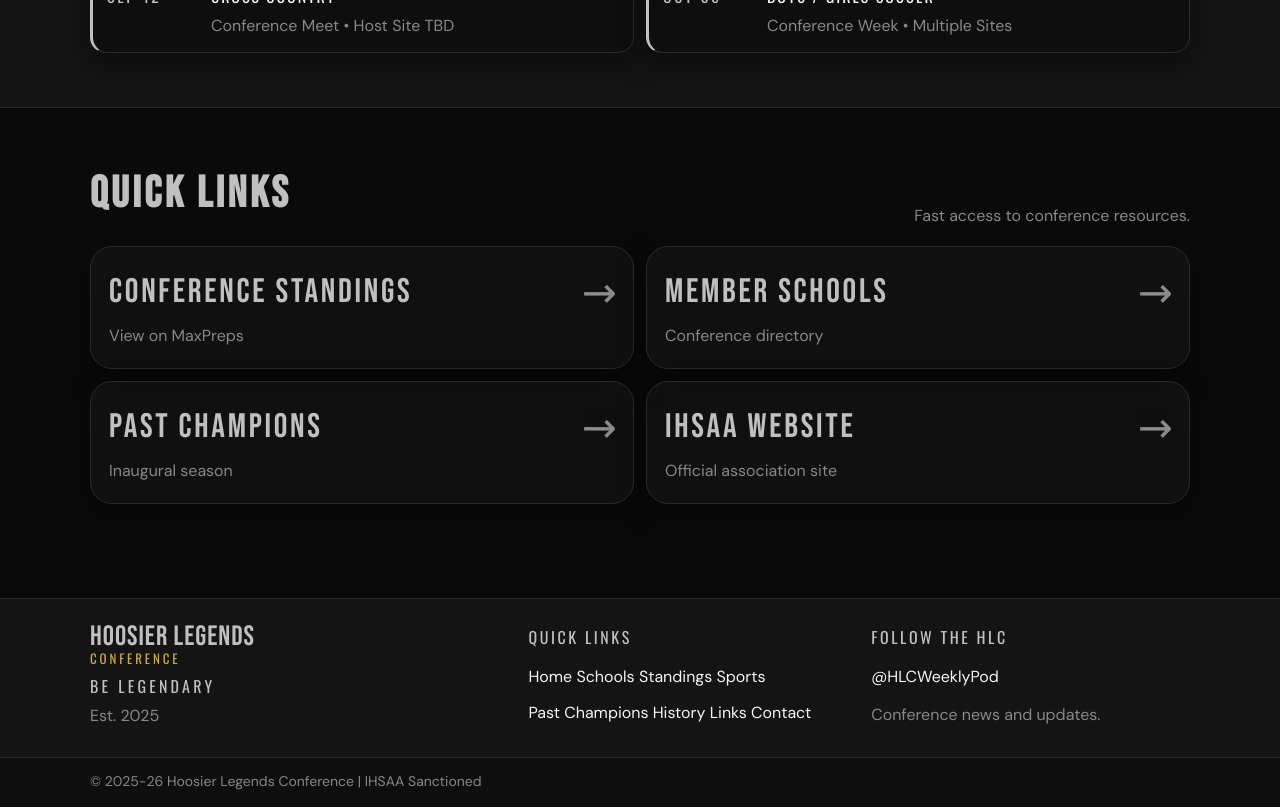
==== commit 29e94e99: "Fix logo backplates and simplify stats" ====
--- a/index.html
+++ b/index.html
@@ -160,14 +160,6 @@
               <div class="stat__label">Member Schools</div>
             </div>
             <div class="stat">
-              <div class="stat__value" data-counter data-to="2025">0</div>
-              <div class="stat__label">Inaugural</div>
-            </div>
-            <div class="stat">
-              <div class="stat__value" data-counter data-to="1">0</div>
-              <div class="stat__label">IHSAA Sanctioned</div>
-            </div>
-            <div class="stat">
               <div class="stat__value" data-counter data-to="5">0</div>
               <div class="stat__label">Counties Represented</div>
             </div>
--- a/css/style.css
+++ b/css/style.css
@@ -725,7 +725,7 @@
 
 @media (min-width: 720px) {
   .stats-bar {
-    grid-template-columns: repeat(4, 1fr);
+    grid-template-columns: repeat(2, 1fr);
     gap: 12px;
   }
 }
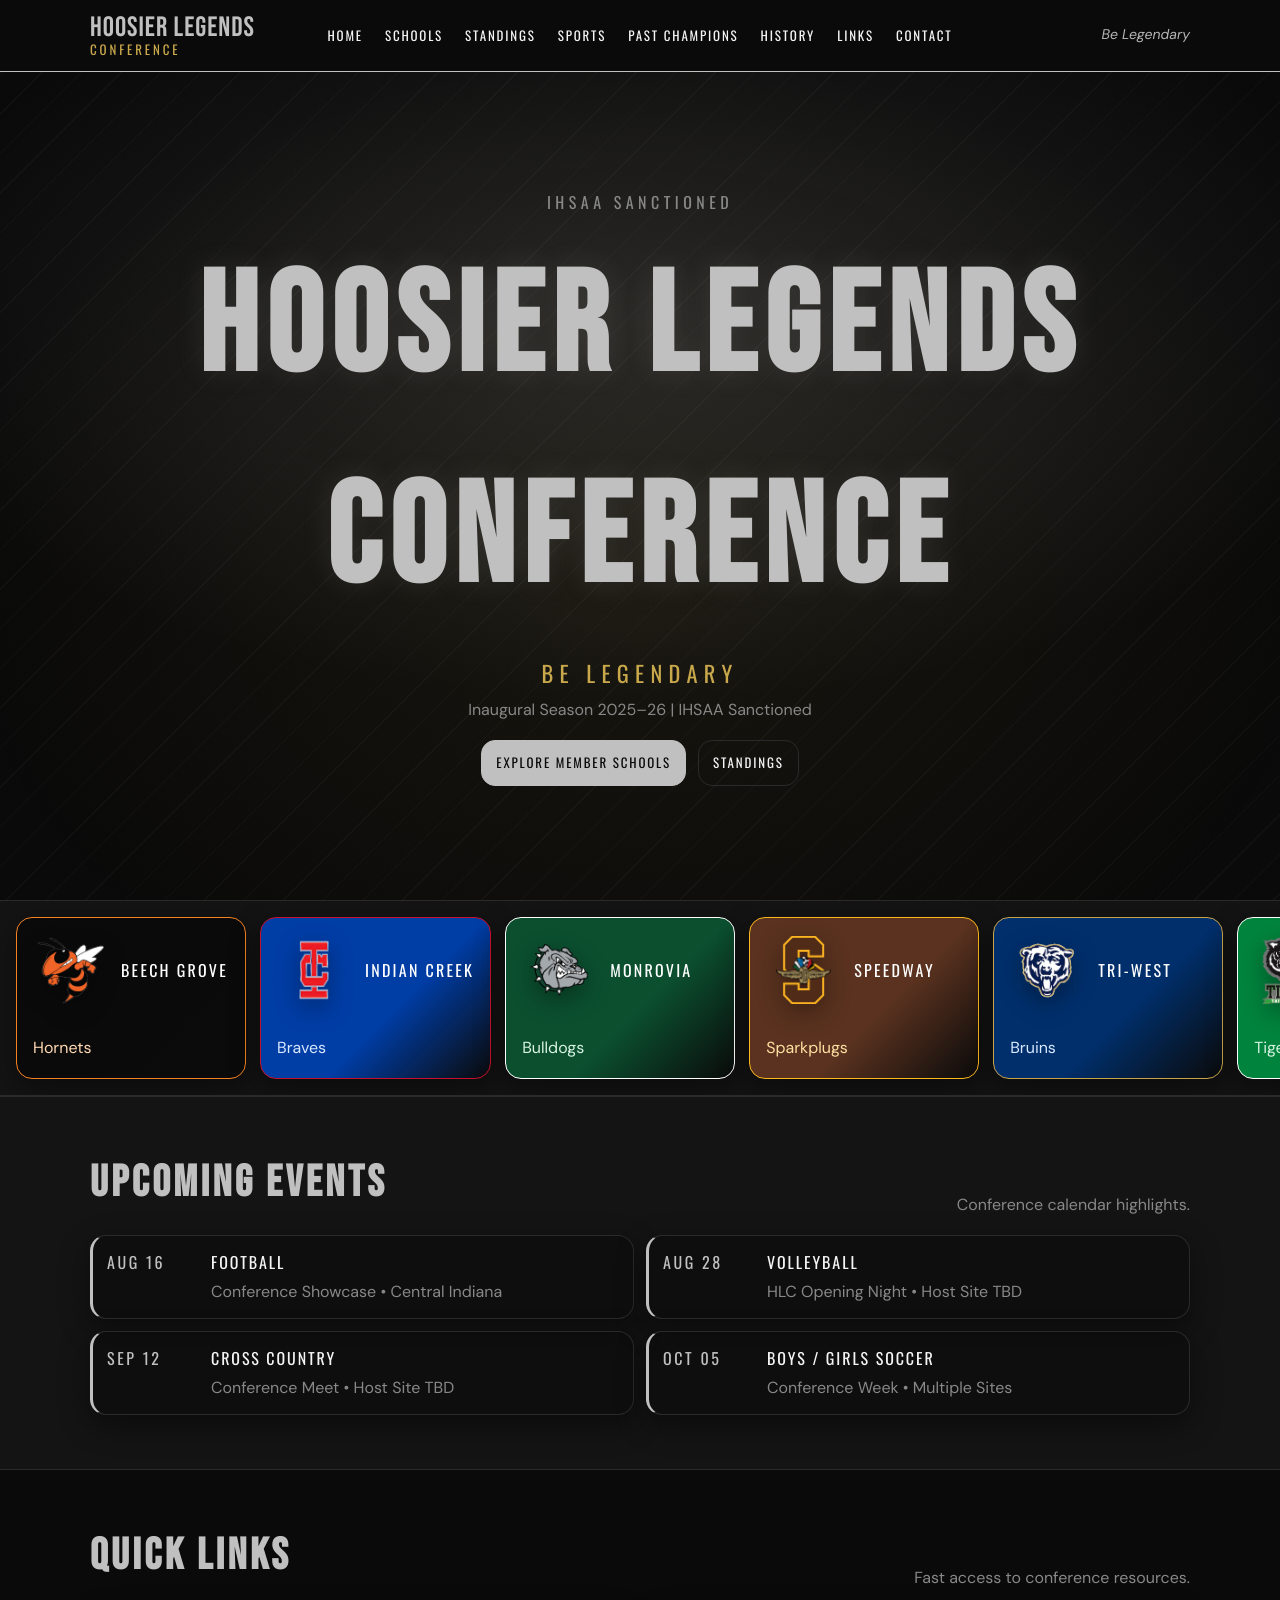
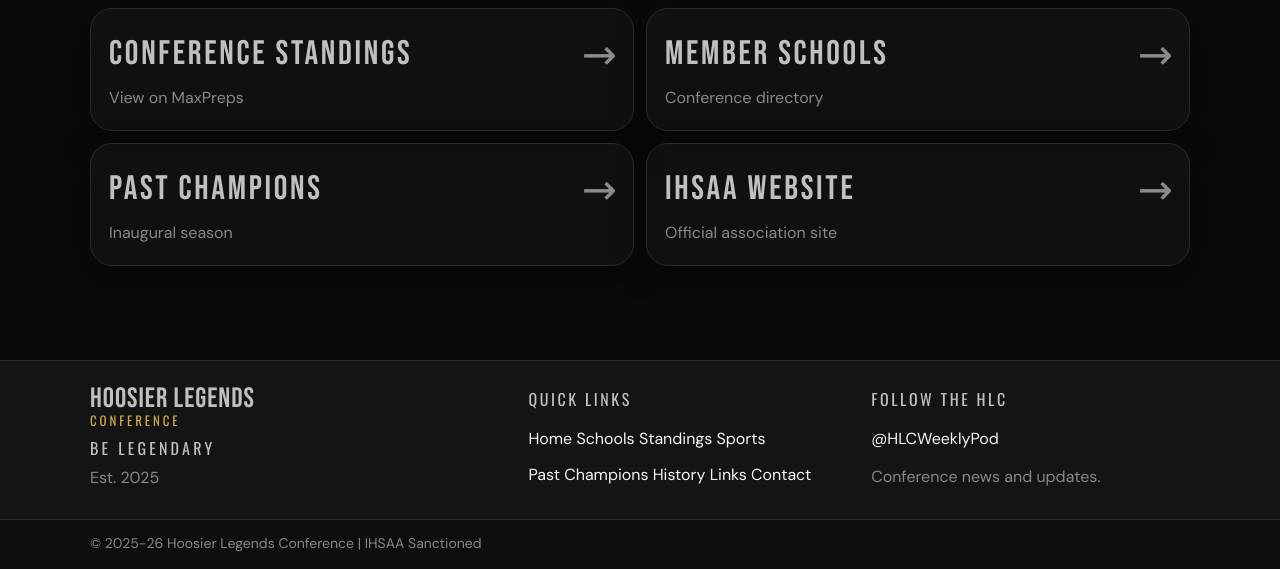
==== commit ab2310b1: "Remove homepage stats boxes" ====
--- a/index.html
+++ b/index.html
@@ -152,21 +152,6 @@
         </div>
       </section>
 
-      <section class="section">
-        <div class="container">
-          <div class="stats-bar" aria-label="Conference stats">
-            <div class="stat">
-              <div class="stat__value" data-counter data-to="8">0</div>
-              <div class="stat__label">Member Schools</div>
-            </div>
-            <div class="stat">
-              <div class="stat__value" data-counter data-to="5">0</div>
-              <div class="stat__label">Counties Represented</div>
-            </div>
-          </div>
-        </div>
-      </section>
-
       <section class="section section--surface" aria-labelledby="upcoming-events">
         <div class="container">
           <header class="section__header">
